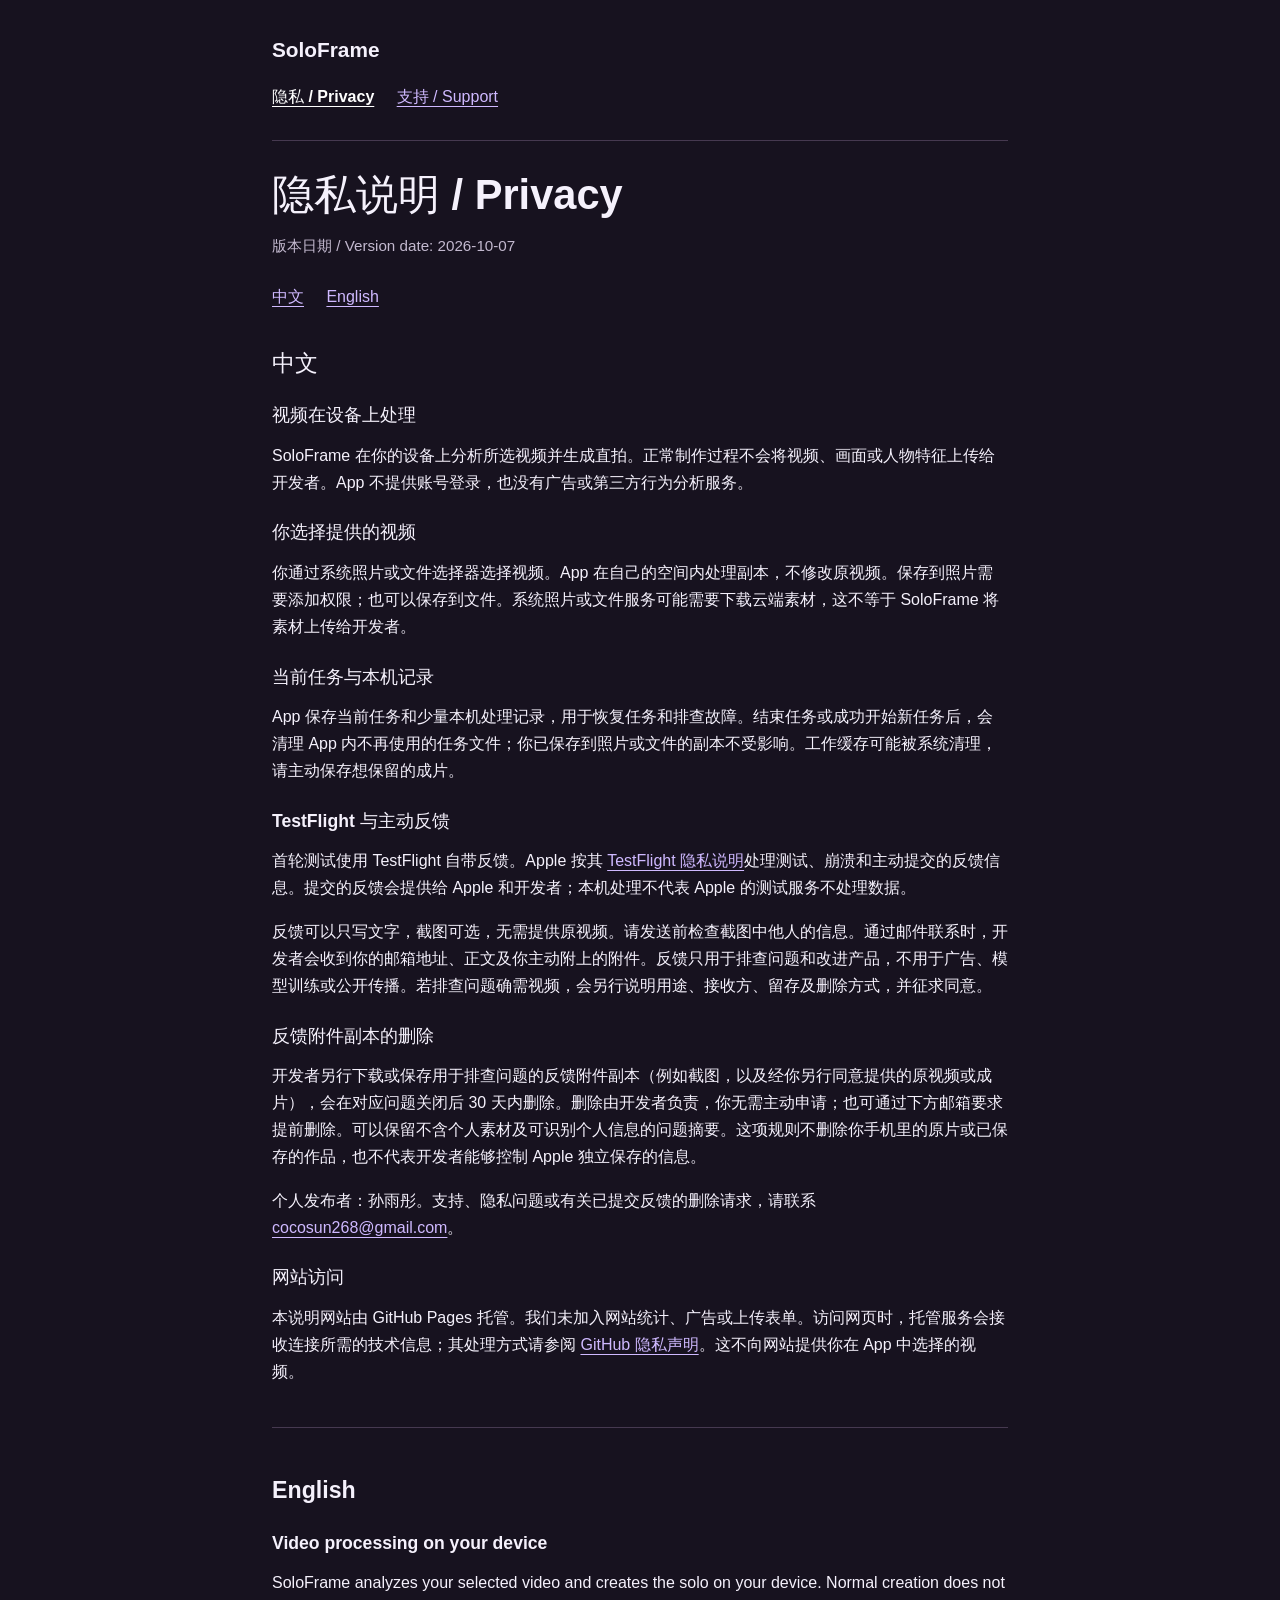
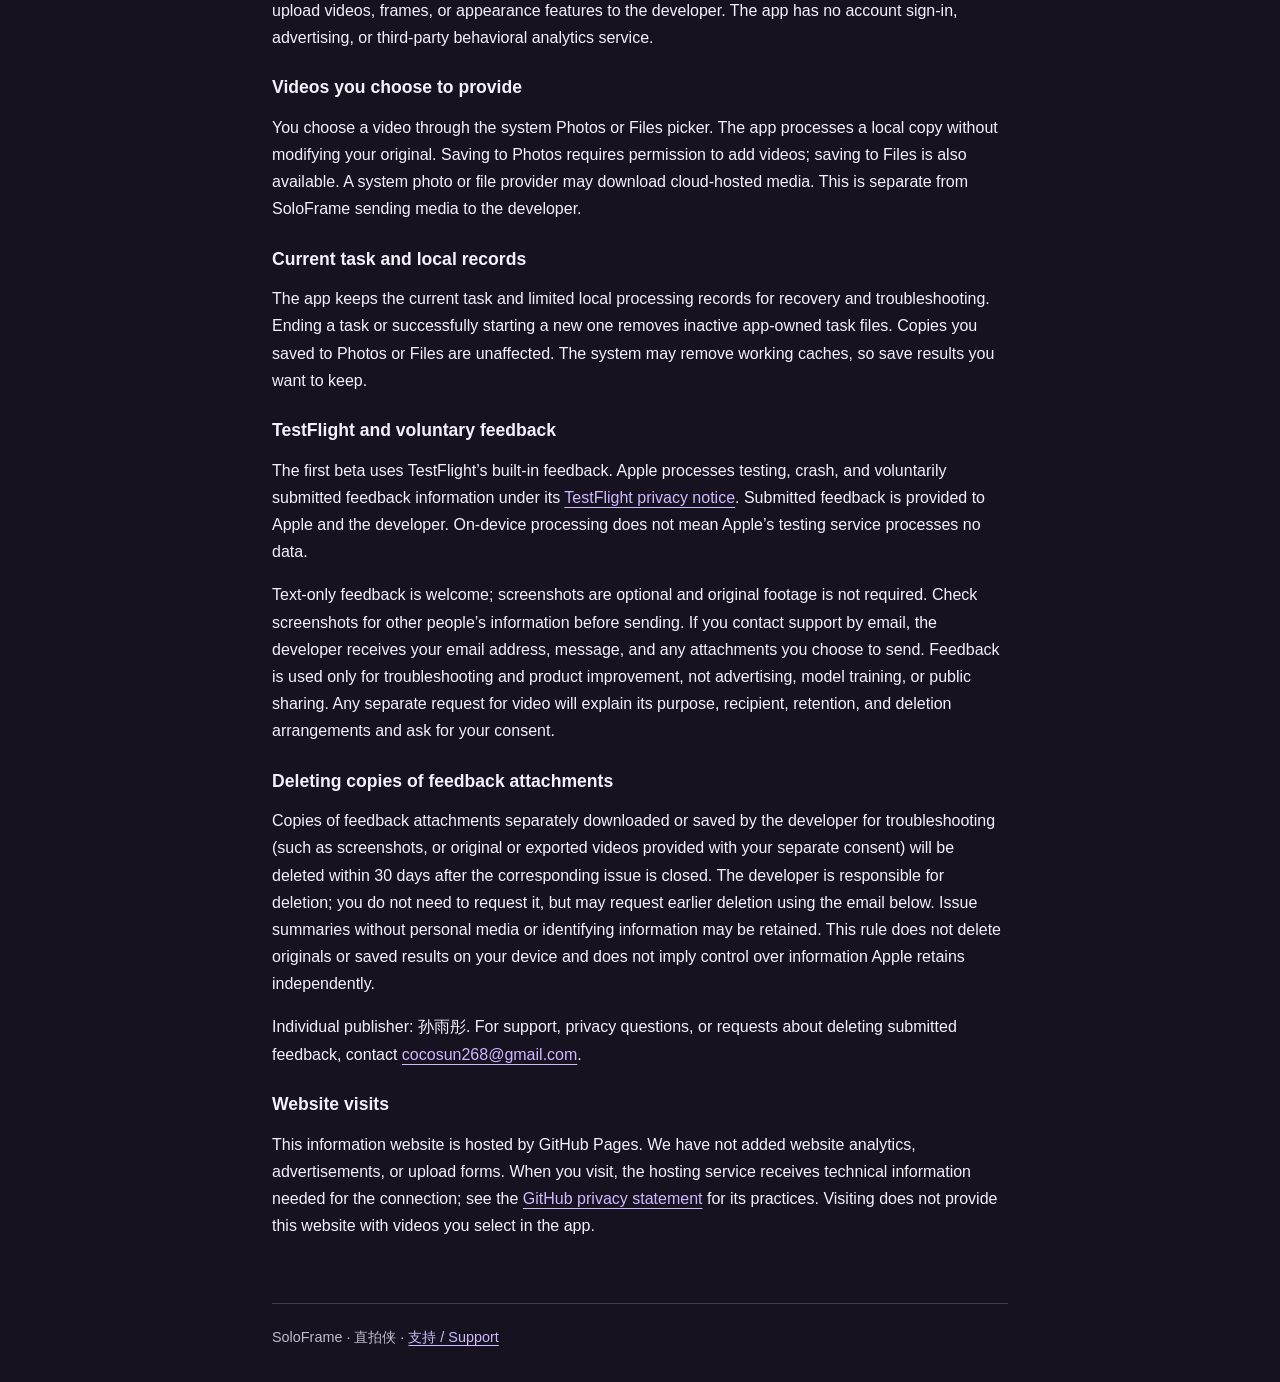
==== privacy.html @ 8ff556ff "Add files via upload" ====
<!doctype html>
<html lang="zh-CN">
<head>
  <meta charset="utf-8">
  <meta name="viewport" content="width=device-width, initial-scale=1">
  <meta name="robots" content="noindex, nofollow">
  <meta name="description" content="SoloFrame 直拍侠隐私说明 / Privacy notice.">
  <title>隐私说明 / Privacy — SoloFrame</title>
  <link rel="stylesheet" href="style.css">
</head>
<body>
  <a class="skip-link" href="#main">跳到正文 / Skip to content</a>
  <header class="page">
    <p class="brand">SoloFrame</p>
    <nav aria-label="页面 / Pages">
      <a href="privacy.html" aria-current="page">隐私 / Privacy</a>
      <a href="support.html">支持 / Support</a>
    </nav>
  </header>
  <main id="main" class="page">
    <h1>隐私说明 <span lang="en">/ Privacy</span></h1>
    <p class="meta">版本日期 / Version date: 2026-10-07</p>
    <nav class="language-nav" aria-label="语言 / Languages">
      <a href="#zh" lang="zh-CN">中文</a>
      <a href="#en" lang="en">English</a>
    </nav>
    <section id="zh" class="language-block" lang="zh-CN" aria-labelledby="zh-title">
      <h2 id="zh-title">中文</h2>
      <h3>视频在设备上处理</h3>
      <p>SoloFrame 在你的设备上分析所选视频并生成直拍。正常制作过程不会将视频、画面或人物特征上传给开发者。App 不提供账号登录，也没有广告或第三方行为分析服务。</p>
      <h3>你选择提供的视频</h3>
      <p>你通过系统照片或文件选择器选择视频。App 在自己的空间内处理副本，不修改原视频。保存到照片需要添加权限；也可以保存到文件。系统照片或文件服务可能需要下载云端素材，这不等于 SoloFrame 将素材上传给开发者。</p>
      <h3>当前任务与本机记录</h3>
      <p>App 保存当前任务和少量本机处理记录，用于恢复任务和排查故障。结束任务或成功开始新任务后，会清理 App 内不再使用的任务文件；你已保存到照片或文件的副本不受影响。工作缓存可能被系统清理，请主动保存想保留的成片。</p>
      <h3>TestFlight 与主动反馈</h3>
      <p>首轮测试使用 TestFlight 自带反馈。Apple 按其 <a href="https://www.apple.com/legal/privacy/data/en/test-flight/">TestFlight 隐私说明</a>处理测试、崩溃和主动提交的反馈信息。提交的反馈会提供给 Apple 和开发者；本机处理不代表 Apple 的测试服务不处理数据。</p>
      <p>反馈可以只写文字，截图可选，无需提供原视频。请发送前检查截图中他人的信息。通过邮件联系时，开发者会收到你的邮箱地址、正文及你主动附上的附件。反馈只用于排查问题和改进产品，不用于广告、模型训练或公开传播。若排查问题确需视频，会另行说明用途、接收方、留存及删除方式，并征求同意。</p>
      <h3>反馈附件副本的删除</h3>
      <p>开发者另行下载或保存用于排查问题的反馈附件副本（例如截图，以及经你另行同意提供的原视频或成片），会在对应问题关闭后 30 天内删除。删除由开发者负责，你无需主动申请；也可通过下方邮箱要求提前删除。可以保留不含个人素材及可识别个人信息的问题摘要。这项规则不删除你手机里的原片或已保存的作品，也不代表开发者能够控制 Apple 独立保存的信息。</p>
      <p>个人发布者：<strong>孙雨彤</strong>。支持、隐私问题或有关已提交反馈的删除请求，请联系 <a href="mailto:cocosun268@gmail.com">cocosun268@gmail.com</a>。</p>
      <h3>网站访问</h3>
      <p>本说明网站由 GitHub Pages 托管。我们未加入网站统计、广告或上传表单。访问网页时，托管服务会接收连接所需的技术信息；其处理方式请参阅 <a href="https://docs.github.com/en/site-policy/privacy-policies/github-general-privacy-statement">GitHub 隐私声明</a>。这不向网站提供你在 App 中选择的视频。</p>
    </section>
    <section id="en" class="language-block" lang="en" aria-labelledby="en-title">
      <h2 id="en-title">English</h2>
      <h3>Video processing on your device</h3>
      <p>SoloFrame analyzes your selected video and creates the solo on your device. Normal creation does not upload videos, frames, or appearance features to the developer. The app has no account sign-in, advertising, or third-party behavioral analytics service.</p>
      <h3>Videos you choose to provide</h3>
      <p>You choose a video through the system Photos or Files picker. The app processes a local copy without modifying your original. Saving to Photos requires permission to add videos; saving to Files is also available. A system photo or file provider may download cloud-hosted media. This is separate from SoloFrame sending media to the developer.</p>
      <h3>Current task and local records</h3>
      <p>The app keeps the current task and limited local processing records for recovery and troubleshooting. Ending a task or successfully starting a new one removes inactive app-owned task files. Copies you saved to Photos or Files are unaffected. The system may remove working caches, so save results you want to keep.</p>
      <h3>TestFlight and voluntary feedback</h3>
      <p>The first beta uses TestFlight’s built-in feedback. Apple processes testing, crash, and voluntarily submitted feedback information under its <a href="https://www.apple.com/legal/privacy/data/en/test-flight/">TestFlight privacy notice</a>. Submitted feedback is provided to Apple and the developer. On-device processing does not mean Apple’s testing service processes no data.</p>
      <p>Text-only feedback is welcome; screenshots are optional and original footage is not required. Check screenshots for other people’s information before sending. If you contact support by email, the developer receives your email address, message, and any attachments you choose to send. Feedback is used only for troubleshooting and product improvement, not advertising, model training, or public sharing. Any separate request for video will explain its purpose, recipient, retention, and deletion arrangements and ask for your consent.</p>
      <h3>Deleting copies of feedback attachments</h3>
      <p>Copies of feedback attachments separately downloaded or saved by the developer for troubleshooting (such as screenshots, or original or exported videos provided with your separate consent) will be deleted within 30 days after the corresponding issue is closed. The developer is responsible for deletion; you do not need to request it, but may request earlier deletion using the email below. Issue summaries without personal media or identifying information may be retained. This rule does not delete originals or saved results on your device and does not imply control over information Apple retains independently.</p>
      <p>Individual publisher: <strong>孙雨彤</strong>. For support, privacy questions, or requests about deleting submitted feedback, contact <a href="mailto:cocosun268@gmail.com">cocosun268@gmail.com</a>.</p>
      <h3>Website visits</h3>
      <p>This information website is hosted by GitHub Pages. We have not added website analytics, advertisements, or upload forms. When you visit, the hosting service receives technical information needed for the connection; see the <a href="https://docs.github.com/en/site-policy/privacy-policies/github-general-privacy-statement">GitHub privacy statement</a> for its practices. Visiting does not provide this website with videos you select in the app.</p>
    </section>
  </main>
  <footer class="page">SoloFrame · 直拍侠 · <a href="support.html">支持 / Support</a></footer>
</body>
</html>
---- style.css ----
:root {
  color-scheme: dark;
  font-family: -apple-system, BlinkMacSystemFont, "Segoe UI", sans-serif;
  color: #f5f1fc;
  background: #17121f;
  font-synthesis: none;
  line-height: 1.7;
}
* { box-sizing: border-box; }
body { margin: 0; }
a { color: #cfb9ff; text-underline-offset: 0.22em; overflow-wrap: anywhere; }
a:hover { color: #eee4ff; }
a:focus-visible { outline: 3px solid #cfb9ff; outline-offset: 5px; border-radius: 2px; }
.skip-link { position: absolute; top: -6rem; left: 1rem; background: #17121f; padding: 0.7rem; }
.skip-link:focus { top: 1rem; }
.page { width: min(100% - 2.5rem, 46rem); margin-inline: auto; }
header { padding-block: 2rem 1.5rem; border-bottom: 1px solid #463950; }
.brand { font-weight: 700; font-size: 1.3rem; margin: 0 0 0.65rem; }
nav { display: flex; flex-wrap: wrap; gap: 0.5rem 1.4rem; }
nav a { padding-block: 0.35rem; }
nav [aria-current="page"] { color: #fff; font-weight: 600; }
main { padding-block: 1.7rem 3rem; }
h1 { font-size: clamp(1.8rem, 5vw, 2.6rem); line-height: 1.3; margin-block: 0 0.5rem; }
h2 { font-size: 1.45rem; line-height: 1.4; margin-block: 1.9rem 0.6rem; }
h3 { font-size: 1.1rem; margin-block: 1.4rem 0.35rem; }
p { margin-block: 0.65rem 1rem; }
li { margin-block: 0.5rem; }
ol, ul { padding-inline-start: 1.5rem; }
.meta { color: #c3b9cf; font-size: 0.95rem; }
.draft { background: #2d2339; border-left: 4px solid #b99aff; border-radius: 0.4rem; padding: 0.9rem 1rem; margin-block: 1.3rem; }
.draft p { margin-block: 0.3rem; }
.language-nav { margin-block: 1.2rem; }
.language-block + .language-block { margin-top: 2.6rem; padding-top: 1rem; border-top: 1px solid #463950; }
.contact { font-size: 1.1rem; }
section { scroll-margin-top: 1rem; }
footer { padding-block: 1.3rem 2rem; border-top: 1px solid #463950; color: #c3b9cf; font-size: 0.9rem; }
@media (max-width: 360px) { .page { width: calc(100% - 2rem); } }
@media print {
  :root { color-scheme: light; color: #111; background: #fff; }
  a, a:hover, nav [aria-current="page"], .meta, footer { color: #333; }
  .draft { background: #f2edf8; }
}
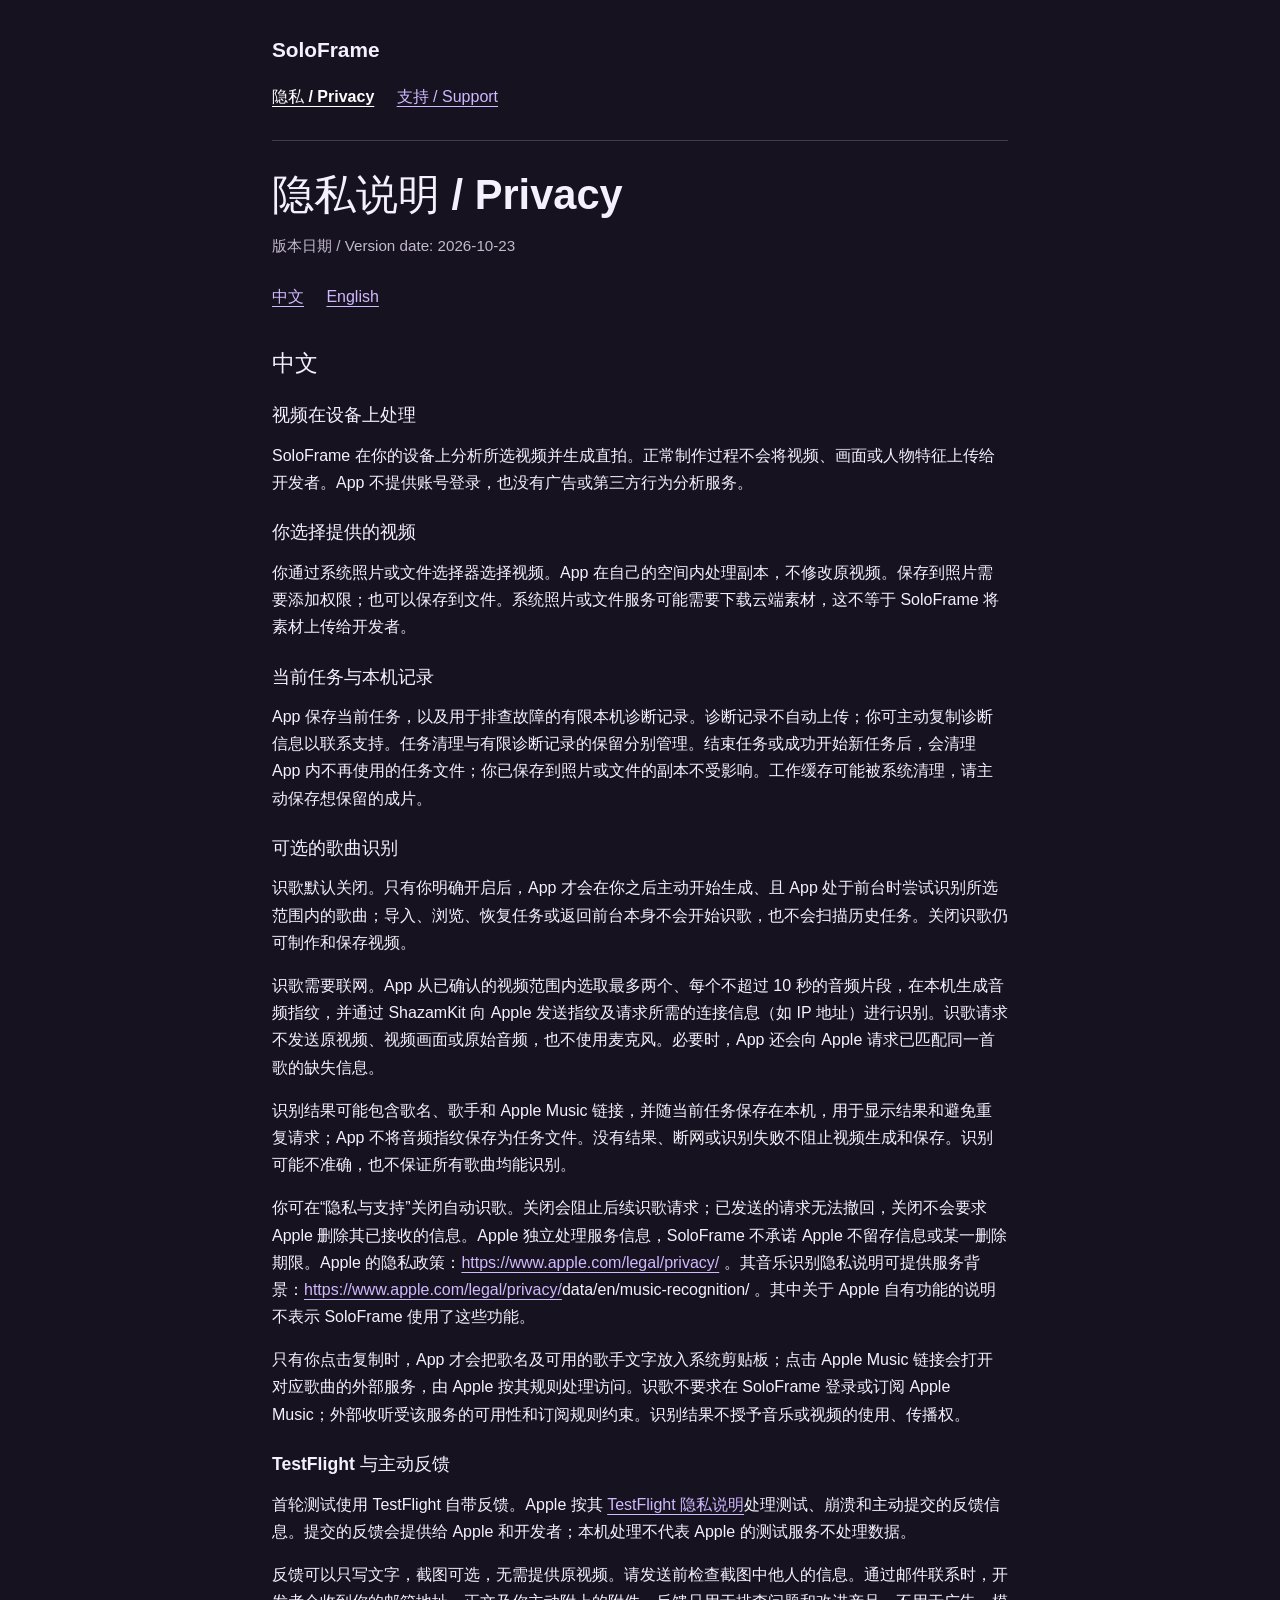
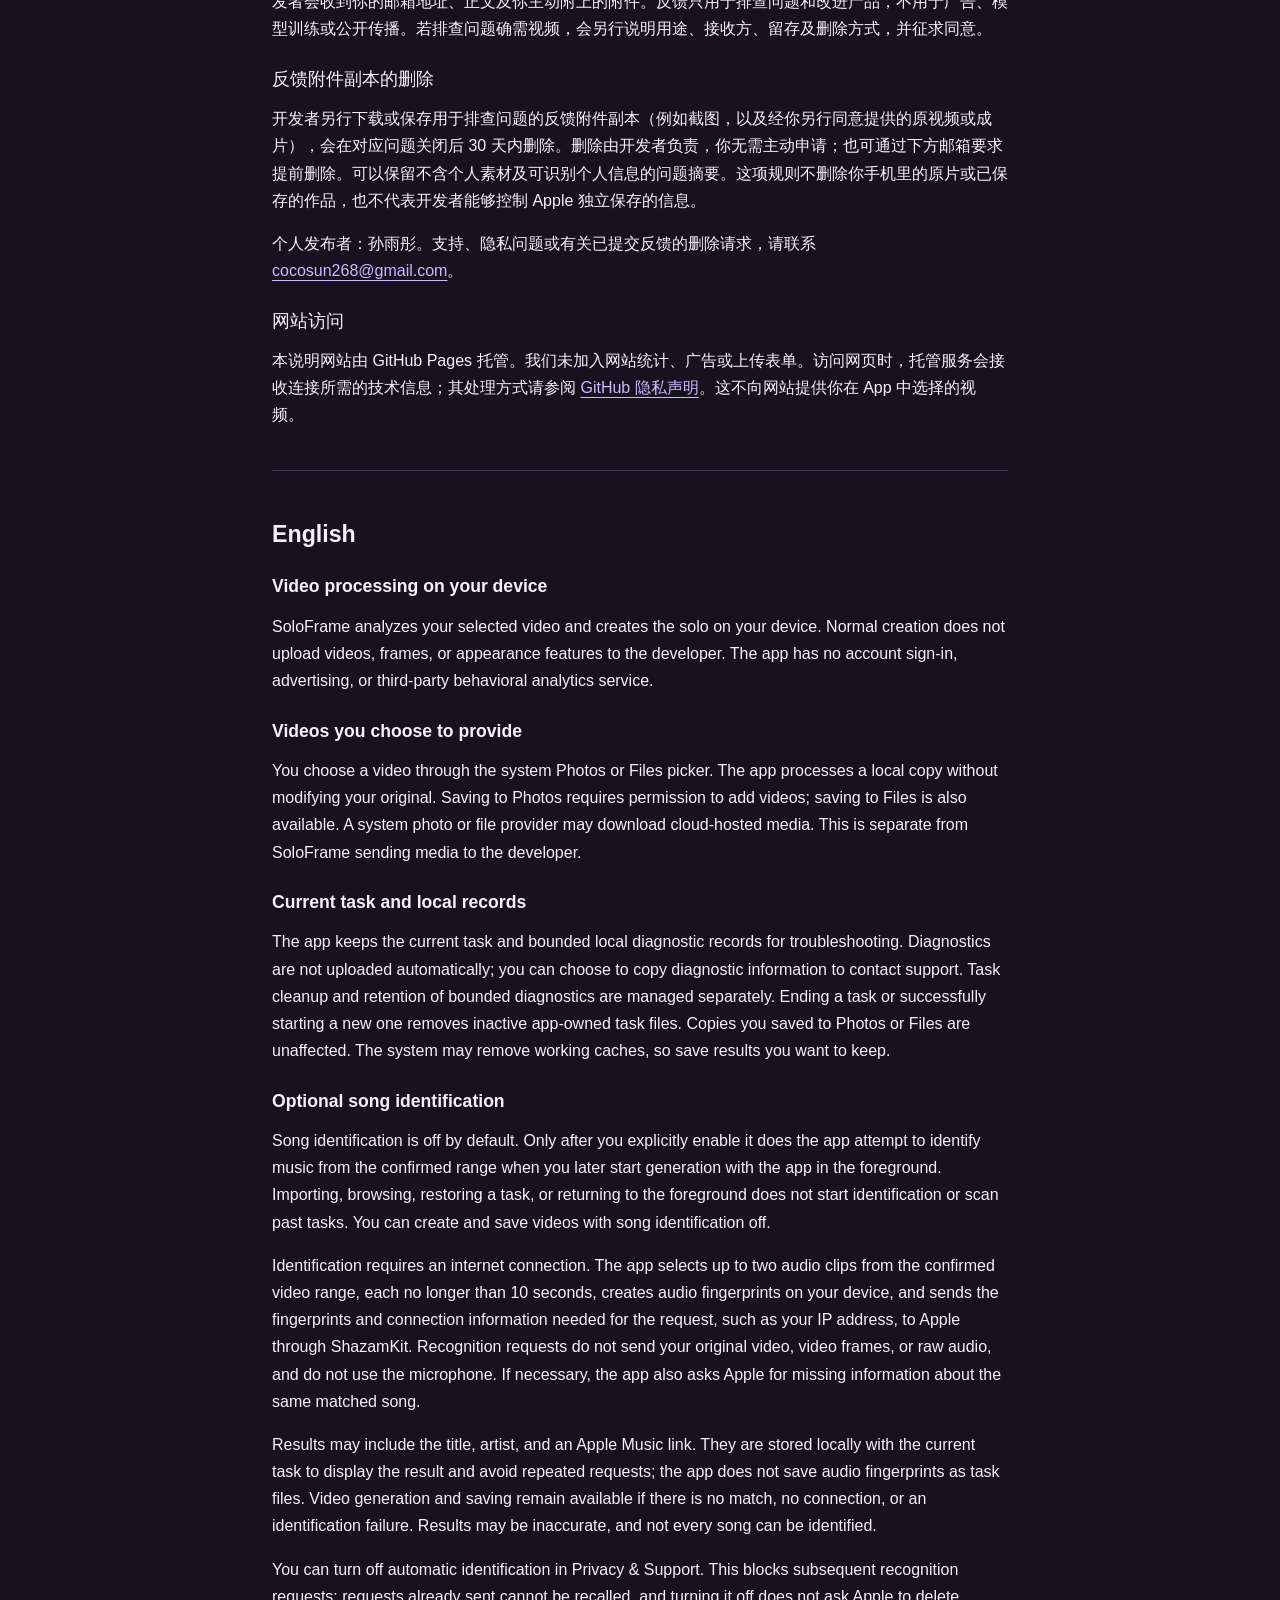
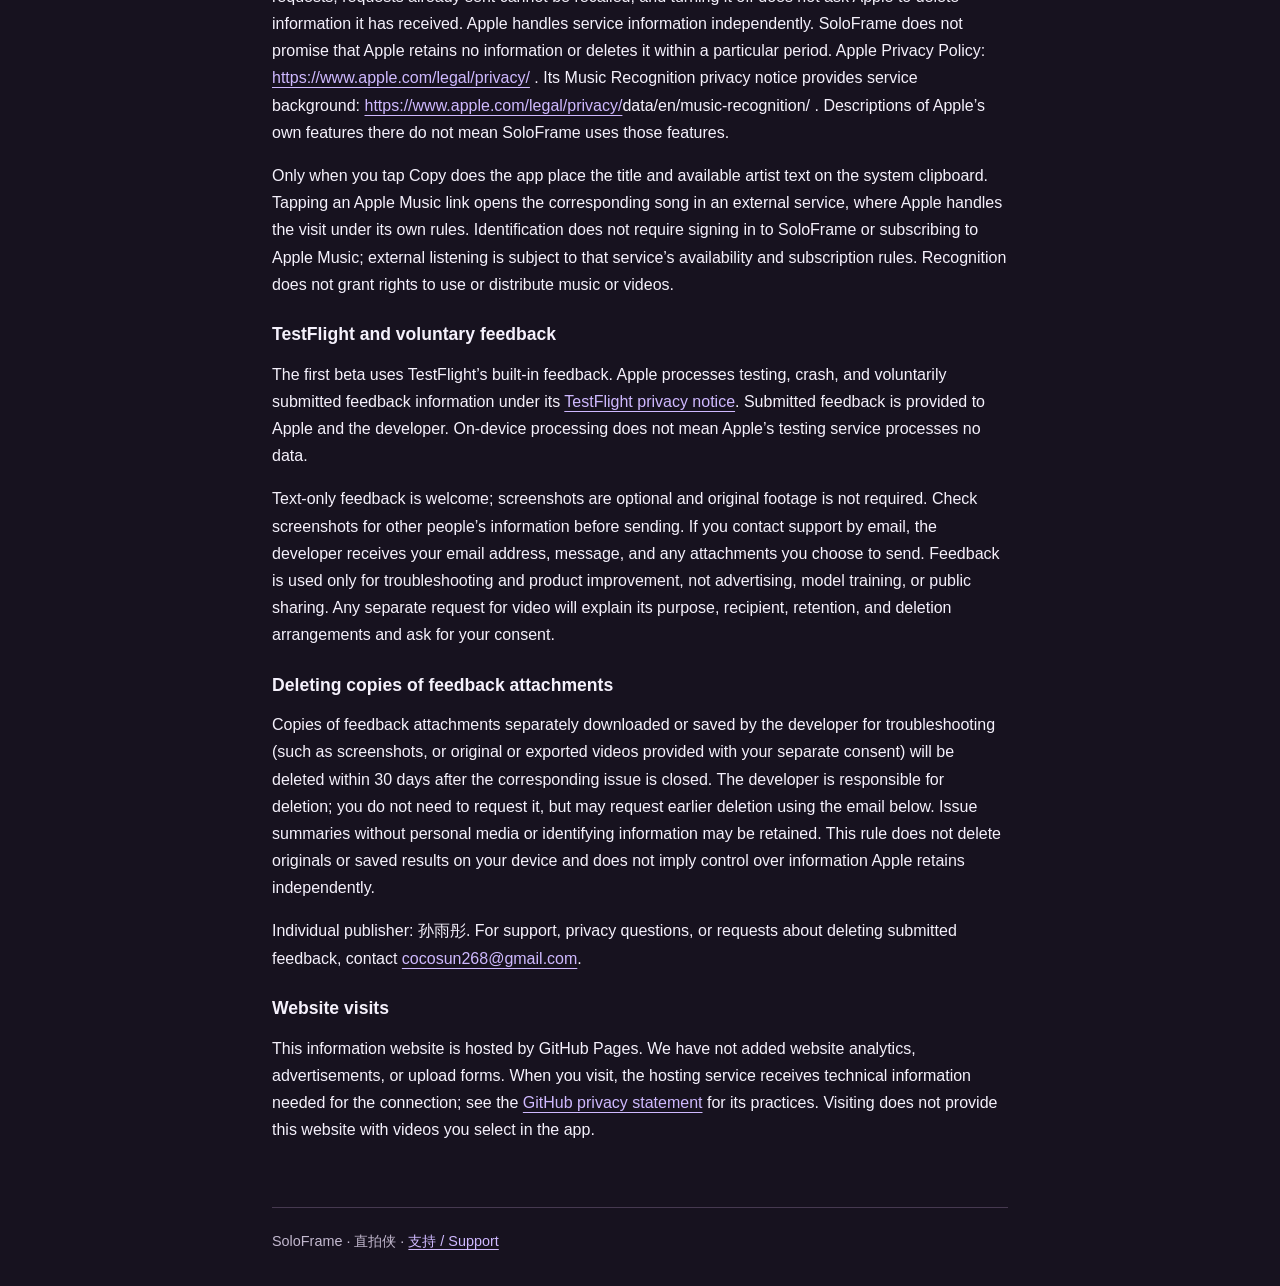
==== commit 90e17983: "docs: explain optional song identification and privacy controls" ====
--- a/privacy.html
+++ b/privacy.html
@@ -19,7 +19,7 @@
   </header>
   <main id="main" class="page">
     <h1>隐私说明 <span lang="en">/ Privacy</span></h1>
-    <p class="meta">版本日期 / Version date: 2026-10-07</p>
+    <p class="meta">版本日期 / Version date: 2026-10-23</p>
     <nav class="language-nav" aria-label="语言 / Languages">
       <a href="#zh" lang="zh-CN">中文</a>
       <a href="#en" lang="en">English</a>
@@ -31,7 +31,13 @@
       <h3>你选择提供的视频</h3>
       <p>你通过系统照片或文件选择器选择视频。App 在自己的空间内处理副本，不修改原视频。保存到照片需要添加权限；也可以保存到文件。系统照片或文件服务可能需要下载云端素材，这不等于 SoloFrame 将素材上传给开发者。</p>
       <h3>当前任务与本机记录</h3>
-      <p>App 保存当前任务和少量本机处理记录，用于恢复任务和排查故障。结束任务或成功开始新任务后，会清理 App 内不再使用的任务文件；你已保存到照片或文件的副本不受影响。工作缓存可能被系统清理，请主动保存想保留的成片。</p>
+      <p>App 保存当前任务，以及用于排查故障的有限本机诊断记录。诊断记录不自动上传；你可主动复制诊断信息以联系支持。任务清理与有限诊断记录的保留分别管理。结束任务或成功开始新任务后，会清理 App 内不再使用的任务文件；你已保存到照片或文件的副本不受影响。工作缓存可能被系统清理，请主动保存想保留的成片。</p>
+      <h3>可选的歌曲识别</h3>
+      <p>识歌默认关闭。只有你明确开启后，App 才会在你之后主动开始生成、且 App 处于前台时尝试识别所选范围内的歌曲；导入、浏览、恢复任务或返回前台本身不会开始识歌，也不会扫描历史任务。关闭识歌仍可制作和保存视频。</p>
+      <p>识歌需要联网。App 从已确认的视频范围内选取最多两个、每个不超过 10 秒的音频片段，在本机生成音频指纹，并通过 ShazamKit 向 Apple 发送指纹及请求所需的连接信息（如 IP 地址）进行识别。识歌请求不发送原视频、视频画面或原始音频，也不使用麦克风。必要时，App 还会向 Apple 请求已匹配同一首歌的缺失信息。</p>
+      <p>识别结果可能包含歌名、歌手和 Apple Music 链接，并随当前任务保存在本机，用于显示结果和避免重复请求；App 不将音频指纹保存为任务文件。没有结果、断网或识别失败不阻止视频生成和保存。识别可能不准确，也不保证所有歌曲均能识别。</p>
+      <p>你可在“隐私与支持”关闭自动识歌。关闭会阻止后续识歌请求；已发送的请求无法撤回，关闭不会要求 Apple 删除其已接收的信息。Apple 独立处理服务信息，SoloFrame 不承诺 Apple 不留存信息或某一删除期限。Apple 的隐私政策：<a href="https://www.apple.com/legal/privacy/">https://www.apple.com/legal/privacy/</a> 。其音乐识别隐私说明可提供服务背景：<a href="https://www.apple.com/legal/privacy/">https://www.apple.com/legal/privacy/</a>data/en/music-recognition/ 。其中关于 Apple 自有功能的说明不表示 SoloFrame 使用了这些功能。</p>
+      <p>只有你点击复制时，App 才会把歌名及可用的歌手文字放入系统剪贴板；点击 Apple Music 链接会打开对应歌曲的外部服务，由 Apple 按其规则处理访问。识歌不要求在 SoloFrame 登录或订阅 Apple Music；外部收听受该服务的可用性和订阅规则约束。识别结果不授予音乐或视频的使用、传播权。</p>
       <h3>TestFlight 与主动反馈</h3>
       <p>首轮测试使用 TestFlight 自带反馈。Apple 按其 <a href="https://www.apple.com/legal/privacy/data/en/test-flight/">TestFlight 隐私说明</a>处理测试、崩溃和主动提交的反馈信息。提交的反馈会提供给 Apple 和开发者；本机处理不代表 Apple 的测试服务不处理数据。</p>
       <p>反馈可以只写文字，截图可选，无需提供原视频。请发送前检查截图中他人的信息。通过邮件联系时，开发者会收到你的邮箱地址、正文及你主动附上的附件。反馈只用于排查问题和改进产品，不用于广告、模型训练或公开传播。若排查问题确需视频，会另行说明用途、接收方、留存及删除方式，并征求同意。</p>
@@ -48,7 +54,13 @@
       <h3>Videos you choose to provide</h3>
       <p>You choose a video through the system Photos or Files picker. The app processes a local copy without modifying your original. Saving to Photos requires permission to add videos; saving to Files is also available. A system photo or file provider may download cloud-hosted media. This is separate from SoloFrame sending media to the developer.</p>
       <h3>Current task and local records</h3>
-      <p>The app keeps the current task and limited local processing records for recovery and troubleshooting. Ending a task or successfully starting a new one removes inactive app-owned task files. Copies you saved to Photos or Files are unaffected. The system may remove working caches, so save results you want to keep.</p>
+      <p>The app keeps the current task and bounded local diagnostic records for troubleshooting. Diagnostics are not uploaded automatically; you can choose to copy diagnostic information to contact support. Task cleanup and retention of bounded diagnostics are managed separately. Ending a task or successfully starting a new one removes inactive app-owned task files. Copies you saved to Photos or Files are unaffected. The system may remove working caches, so save results you want to keep.</p>
+      <h3>Optional song identification</h3>
+      <p>Song identification is off by default. Only after you explicitly enable it does the app attempt to identify music from the confirmed range when you later start generation with the app in the foreground. Importing, browsing, restoring a task, or returning to the foreground does not start identification or scan past tasks. You can create and save videos with song identification off.</p>
+      <p>Identification requires an internet connection. The app selects up to two audio clips from the confirmed video range, each no longer than 10 seconds, creates audio fingerprints on your device, and sends the fingerprints and connection information needed for the request, such as your IP address, to Apple through ShazamKit. Recognition requests do not send your original video, video frames, or raw audio, and do not use the microphone. If necessary, the app also asks Apple for missing information about the same matched song.</p>
+      <p>Results may include the title, artist, and an Apple Music link. They are stored locally with the current task to display the result and avoid repeated requests; the app does not save audio fingerprints as task files. Video generation and saving remain available if there is no match, no connection, or an identification failure. Results may be inaccurate, and not every song can be identified.</p>
+      <p>You can turn off automatic identification in Privacy &amp; Support. This blocks subsequent recognition requests; requests already sent cannot be recalled, and turning it off does not ask Apple to delete information it has received. Apple handles service information independently. SoloFrame does not promise that Apple retains no information or deletes it within a particular period. Apple Privacy Policy: <a href="https://www.apple.com/legal/privacy/">https://www.apple.com/legal/privacy/</a> . Its Music Recognition privacy notice provides service background: <a href="https://www.apple.com/legal/privacy/">https://www.apple.com/legal/privacy/</a>data/en/music-recognition/ . Descriptions of Apple’s own features there do not mean SoloFrame uses those features.</p>
+      <p>Only when you tap Copy does the app place the title and available artist text on the system clipboard. Tapping an Apple Music link opens the corresponding song in an external service, where Apple handles the visit under its own rules. Identification does not require signing in to SoloFrame or subscribing to Apple Music; external listening is subject to that service’s availability and subscription rules. Recognition does not grant rights to use or distribute music or videos.</p>
       <h3>TestFlight and voluntary feedback</h3>
       <p>The first beta uses TestFlight’s built-in feedback. Apple processes testing, crash, and voluntarily submitted feedback information under its <a href="https://www.apple.com/legal/privacy/data/en/test-flight/">TestFlight privacy notice</a>. Submitted feedback is provided to Apple and the developer. On-device processing does not mean Apple’s testing service processes no data.</p>
       <p>Text-only feedback is welcome; screenshots are optional and original footage is not required. Check screenshots for other people’s information before sending. If you contact support by email, the developer receives your email address, message, and any attachments you choose to send. Feedback is used only for troubleshooting and product improvement, not advertising, model training, or public sharing. Any separate request for video will explain its purpose, recipient, retention, and deletion arrangements and ask for your consent.</p>
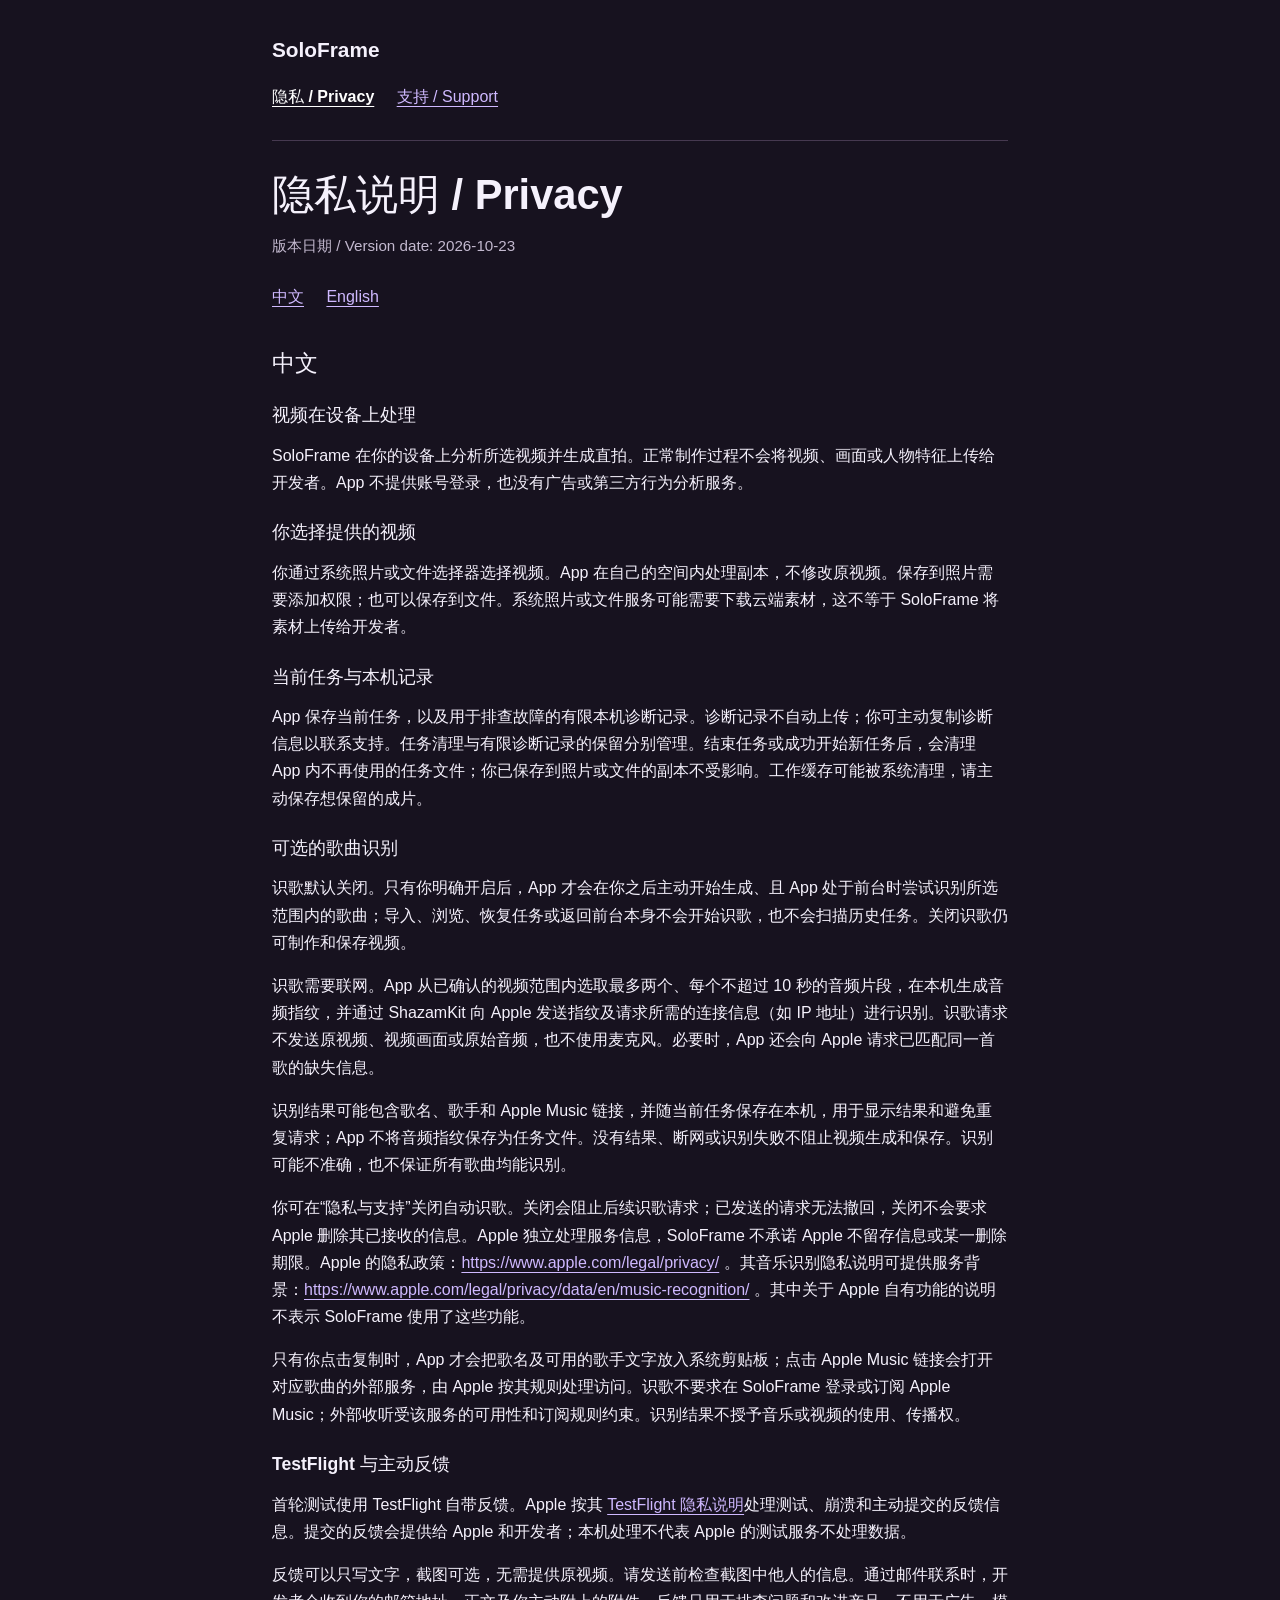
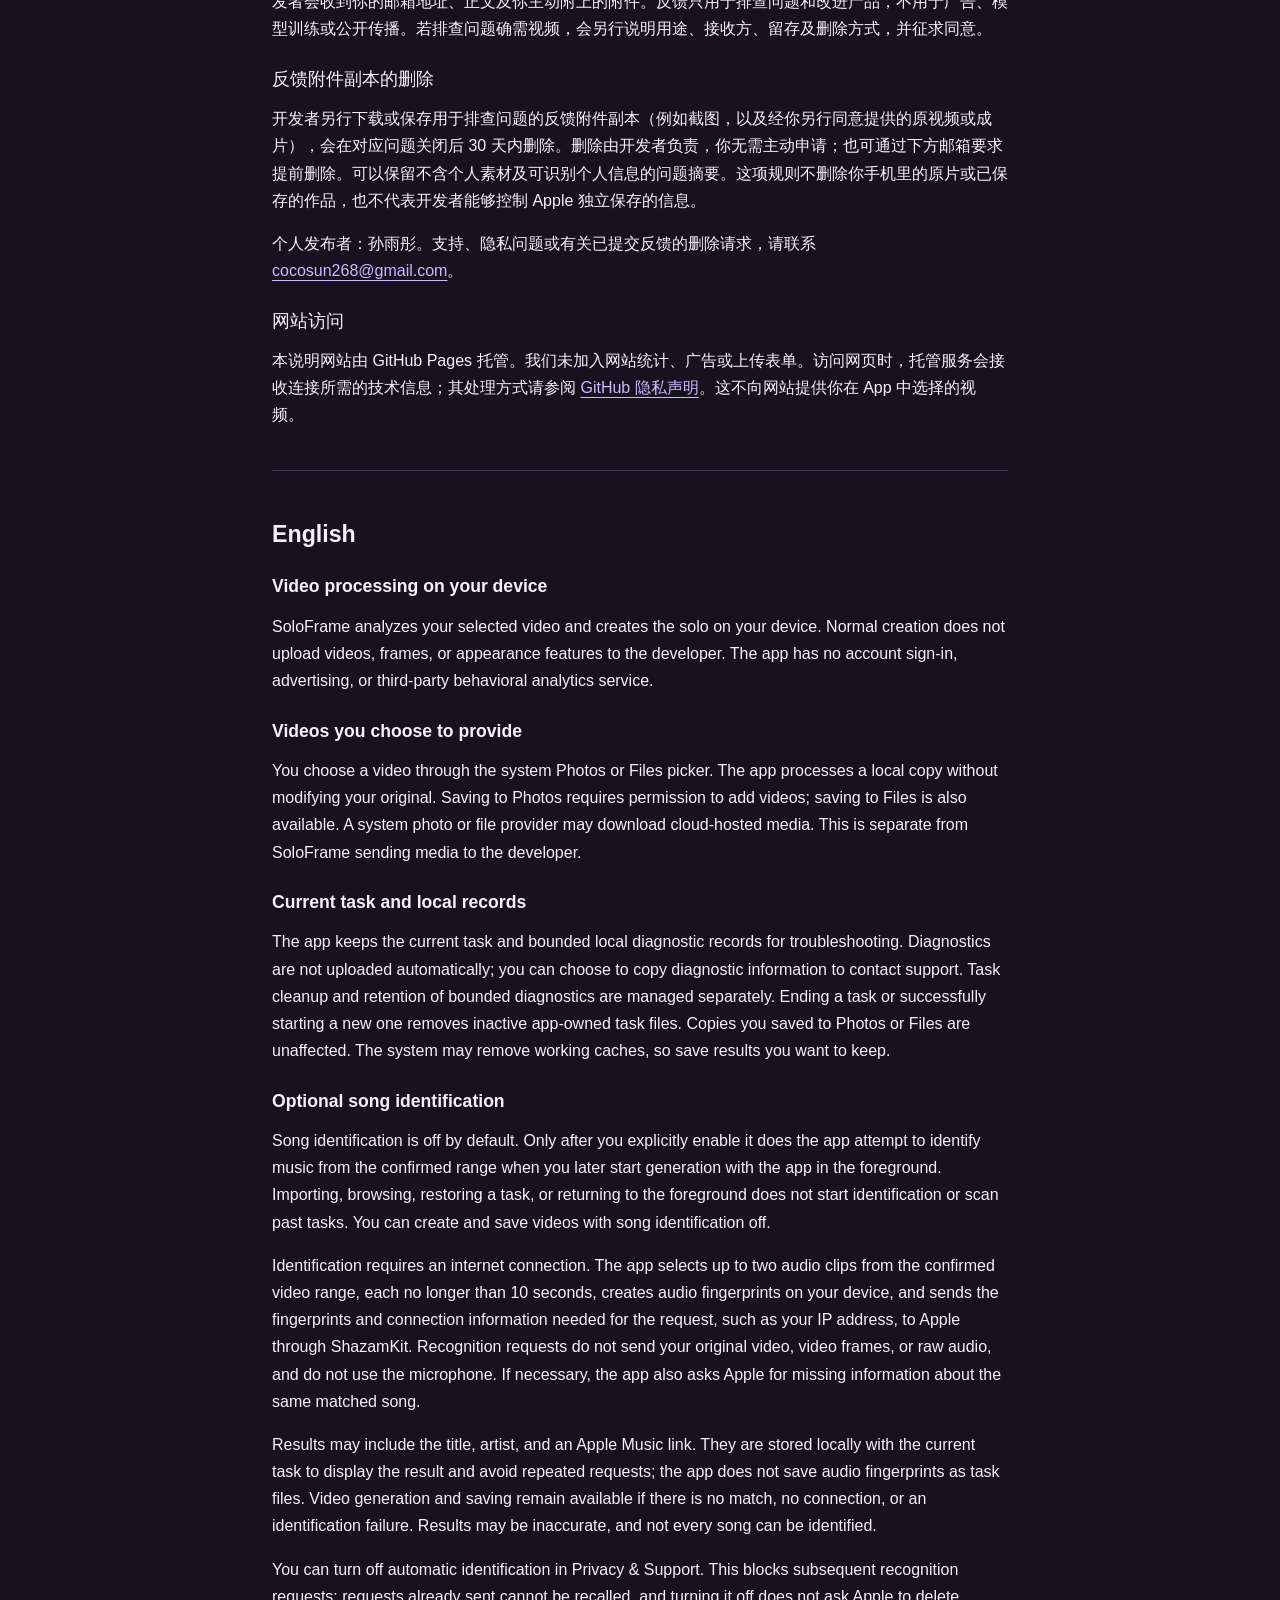
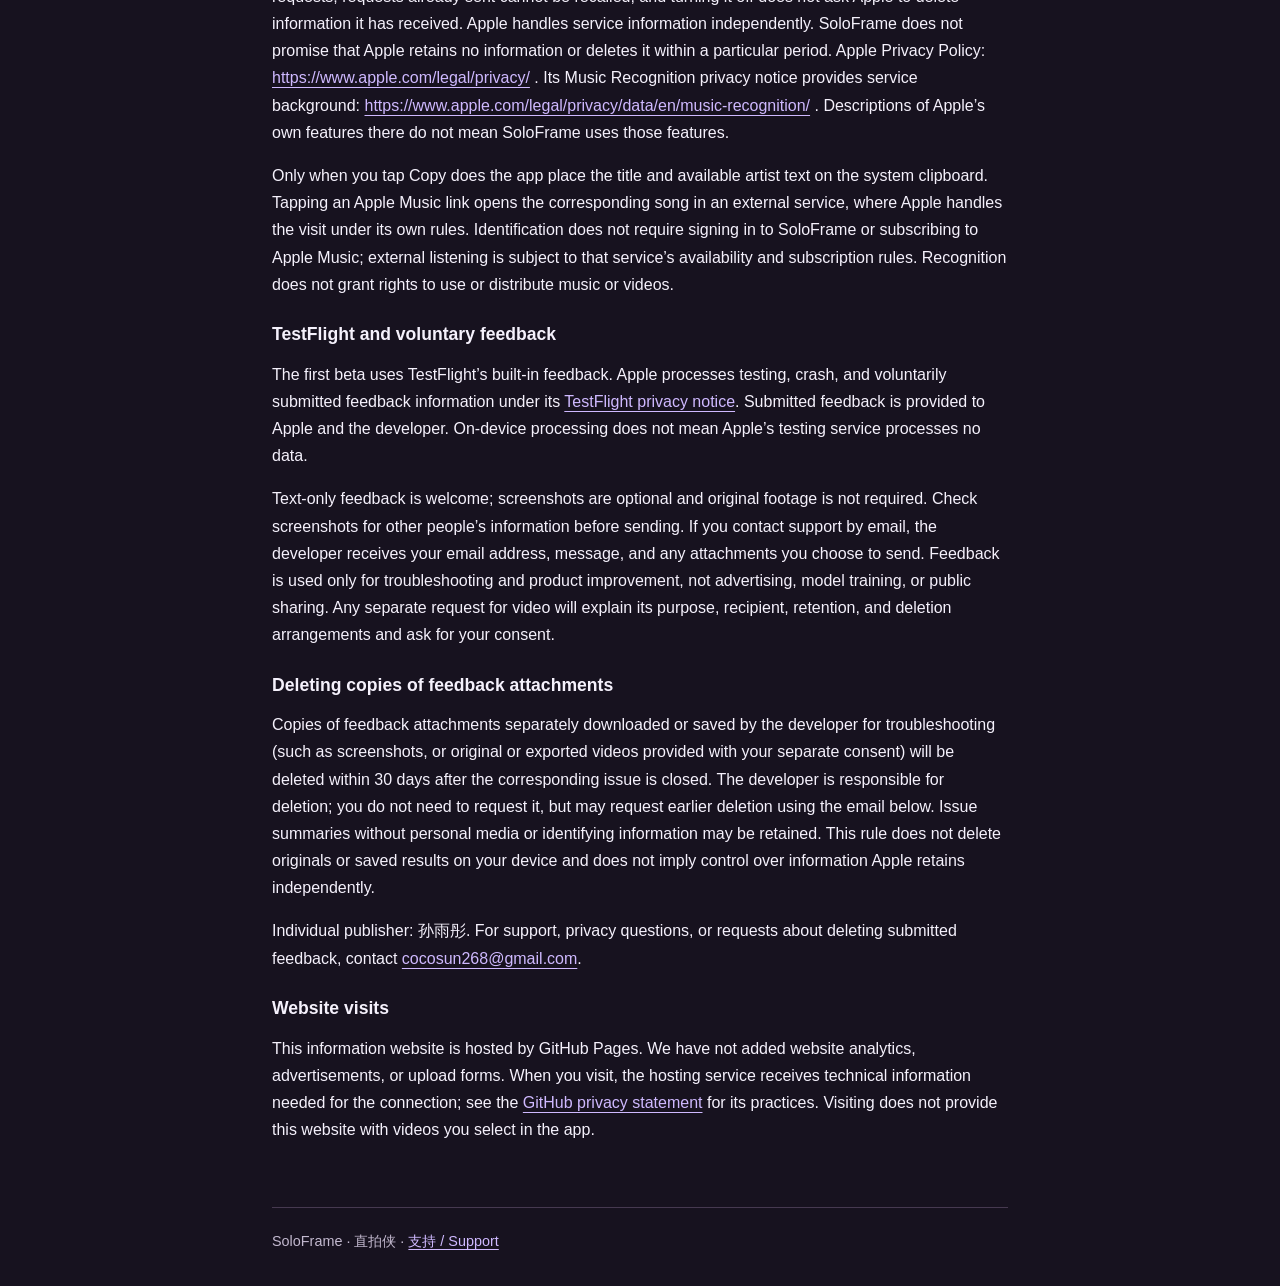
==== commit 1ed5664c: "docs: link directly to Apple Music Recognition privacy notice" ====
--- a/privacy.html
+++ b/privacy.html
@@ -36,7 +36,7 @@
       <p>识歌默认关闭。只有你明确开启后，App 才会在你之后主动开始生成、且 App 处于前台时尝试识别所选范围内的歌曲；导入、浏览、恢复任务或返回前台本身不会开始识歌，也不会扫描历史任务。关闭识歌仍可制作和保存视频。</p>
       <p>识歌需要联网。App 从已确认的视频范围内选取最多两个、每个不超过 10 秒的音频片段，在本机生成音频指纹，并通过 ShazamKit 向 Apple 发送指纹及请求所需的连接信息（如 IP 地址）进行识别。识歌请求不发送原视频、视频画面或原始音频，也不使用麦克风。必要时，App 还会向 Apple 请求已匹配同一首歌的缺失信息。</p>
       <p>识别结果可能包含歌名、歌手和 Apple Music 链接，并随当前任务保存在本机，用于显示结果和避免重复请求；App 不将音频指纹保存为任务文件。没有结果、断网或识别失败不阻止视频生成和保存。识别可能不准确，也不保证所有歌曲均能识别。</p>
-      <p>你可在“隐私与支持”关闭自动识歌。关闭会阻止后续识歌请求；已发送的请求无法撤回，关闭不会要求 Apple 删除其已接收的信息。Apple 独立处理服务信息，SoloFrame 不承诺 Apple 不留存信息或某一删除期限。Apple 的隐私政策：<a href="https://www.apple.com/legal/privacy/">https://www.apple.com/legal/privacy/</a> 。其音乐识别隐私说明可提供服务背景：<a href="https://www.apple.com/legal/privacy/">https://www.apple.com/legal/privacy/</a>data/en/music-recognition/ 。其中关于 Apple 自有功能的说明不表示 SoloFrame 使用了这些功能。</p>
+      <p>你可在“隐私与支持”关闭自动识歌。关闭会阻止后续识歌请求；已发送的请求无法撤回，关闭不会要求 Apple 删除其已接收的信息。Apple 独立处理服务信息，SoloFrame 不承诺 Apple 不留存信息或某一删除期限。Apple 的隐私政策：<a href="https://www.apple.com/legal/privacy/">https://www.apple.com/legal/privacy/</a> 。其音乐识别隐私说明可提供服务背景：<a href="https://www.apple.com/legal/privacy/data/en/music-recognition/">https://www.apple.com/legal/privacy/data/en/music-recognition/</a> 。其中关于 Apple 自有功能的说明不表示 SoloFrame 使用了这些功能。</p>
       <p>只有你点击复制时，App 才会把歌名及可用的歌手文字放入系统剪贴板；点击 Apple Music 链接会打开对应歌曲的外部服务，由 Apple 按其规则处理访问。识歌不要求在 SoloFrame 登录或订阅 Apple Music；外部收听受该服务的可用性和订阅规则约束。识别结果不授予音乐或视频的使用、传播权。</p>
       <h3>TestFlight 与主动反馈</h3>
       <p>首轮测试使用 TestFlight 自带反馈。Apple 按其 <a href="https://www.apple.com/legal/privacy/data/en/test-flight/">TestFlight 隐私说明</a>处理测试、崩溃和主动提交的反馈信息。提交的反馈会提供给 Apple 和开发者；本机处理不代表 Apple 的测试服务不处理数据。</p>
@@ -59,7 +59,7 @@
       <p>Song identification is off by default. Only after you explicitly enable it does the app attempt to identify music from the confirmed range when you later start generation with the app in the foreground. Importing, browsing, restoring a task, or returning to the foreground does not start identification or scan past tasks. You can create and save videos with song identification off.</p>
       <p>Identification requires an internet connection. The app selects up to two audio clips from the confirmed video range, each no longer than 10 seconds, creates audio fingerprints on your device, and sends the fingerprints and connection information needed for the request, such as your IP address, to Apple through ShazamKit. Recognition requests do not send your original video, video frames, or raw audio, and do not use the microphone. If necessary, the app also asks Apple for missing information about the same matched song.</p>
       <p>Results may include the title, artist, and an Apple Music link. They are stored locally with the current task to display the result and avoid repeated requests; the app does not save audio fingerprints as task files. Video generation and saving remain available if there is no match, no connection, or an identification failure. Results may be inaccurate, and not every song can be identified.</p>
-      <p>You can turn off automatic identification in Privacy &amp; Support. This blocks subsequent recognition requests; requests already sent cannot be recalled, and turning it off does not ask Apple to delete information it has received. Apple handles service information independently. SoloFrame does not promise that Apple retains no information or deletes it within a particular period. Apple Privacy Policy: <a href="https://www.apple.com/legal/privacy/">https://www.apple.com/legal/privacy/</a> . Its Music Recognition privacy notice provides service background: <a href="https://www.apple.com/legal/privacy/">https://www.apple.com/legal/privacy/</a>data/en/music-recognition/ . Descriptions of Apple’s own features there do not mean SoloFrame uses those features.</p>
+      <p>You can turn off automatic identification in Privacy &amp; Support. This blocks subsequent recognition requests; requests already sent cannot be recalled, and turning it off does not ask Apple to delete information it has received. Apple handles service information independently. SoloFrame does not promise that Apple retains no information or deletes it within a particular period. Apple Privacy Policy: <a href="https://www.apple.com/legal/privacy/">https://www.apple.com/legal/privacy/</a> . Its Music Recognition privacy notice provides service background: <a href="https://www.apple.com/legal/privacy/data/en/music-recognition/">https://www.apple.com/legal/privacy/data/en/music-recognition/</a> . Descriptions of Apple’s own features there do not mean SoloFrame uses those features.</p>
       <p>Only when you tap Copy does the app place the title and available artist text on the system clipboard. Tapping an Apple Music link opens the corresponding song in an external service, where Apple handles the visit under its own rules. Identification does not require signing in to SoloFrame or subscribing to Apple Music; external listening is subject to that service’s availability and subscription rules. Recognition does not grant rights to use or distribute music or videos.</p>
       <h3>TestFlight and voluntary feedback</h3>
       <p>The first beta uses TestFlight’s built-in feedback. Apple processes testing, crash, and voluntarily submitted feedback information under its <a href="https://www.apple.com/legal/privacy/data/en/test-flight/">TestFlight privacy notice</a>. Submitted feedback is provided to Apple and the developer. On-device processing does not mean Apple’s testing service processes no data.</p>
